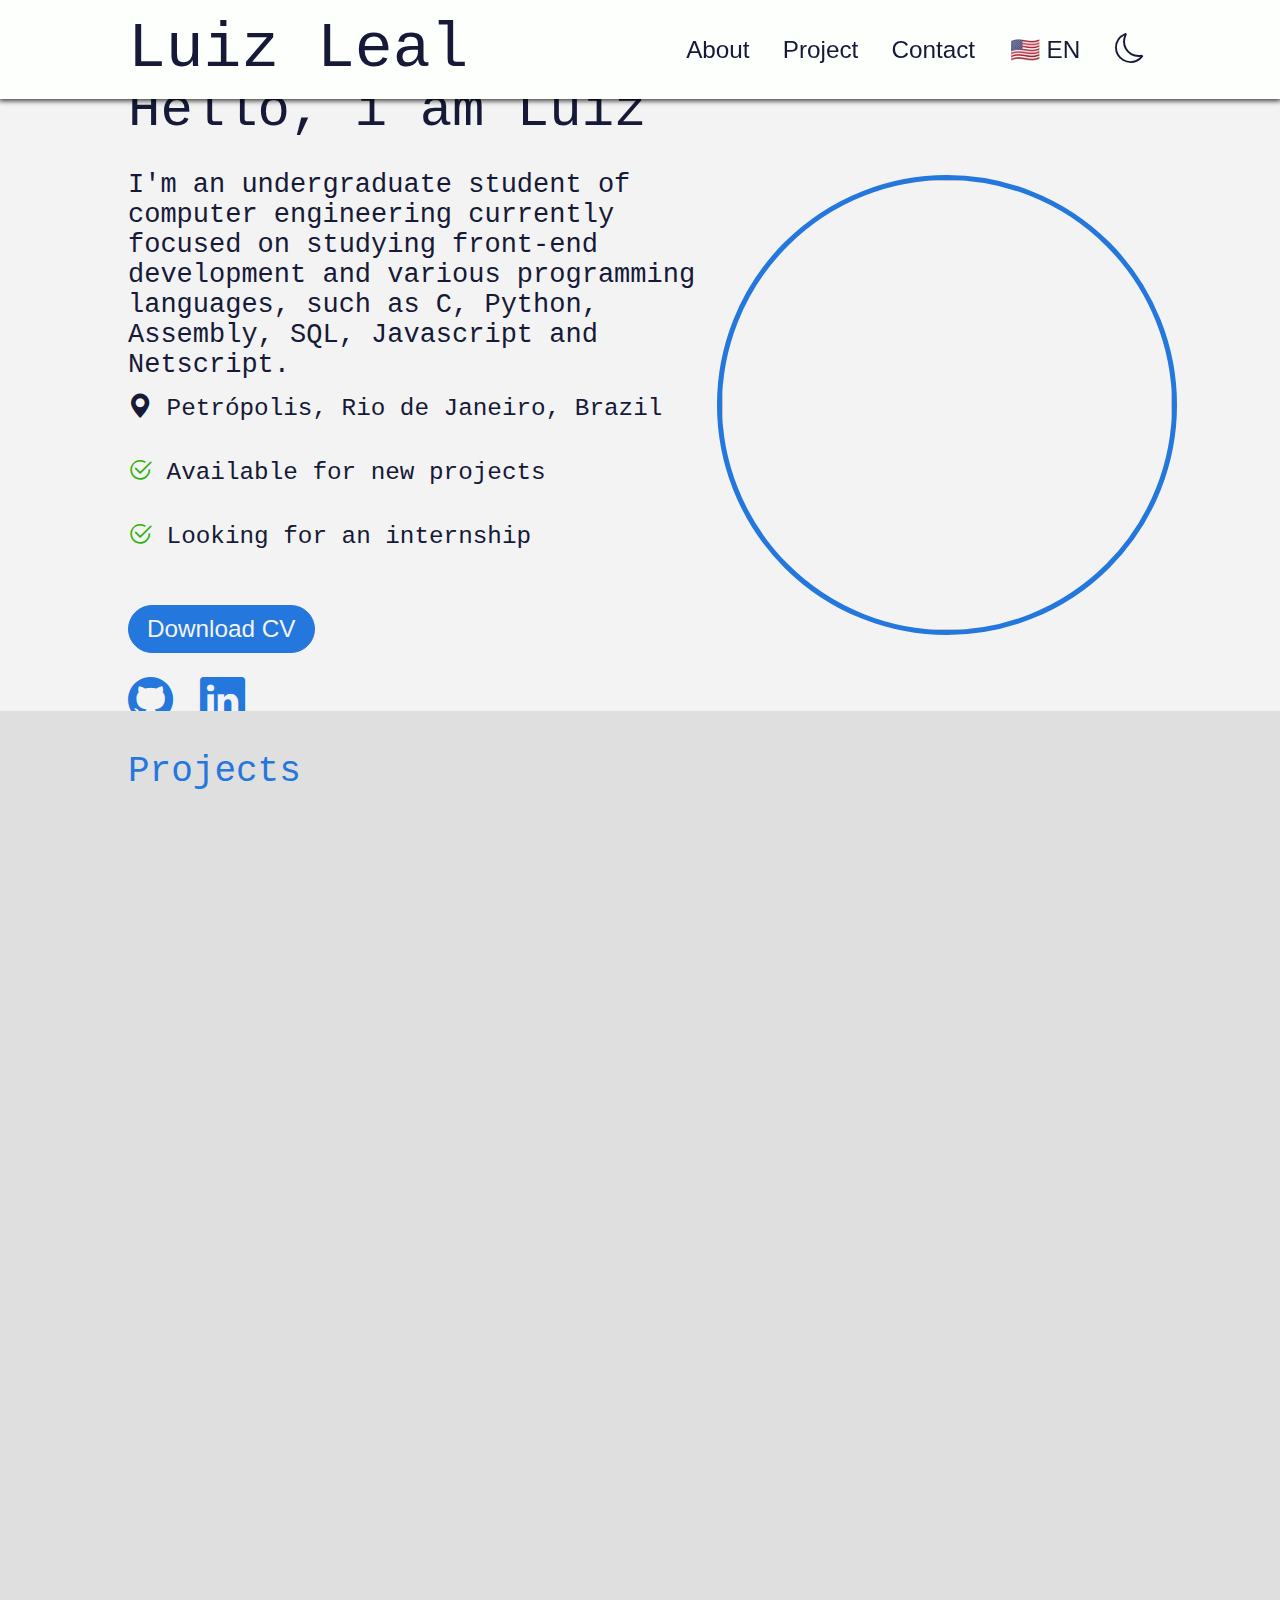
==== index.html @ 8557cdde "Add files via upload" ====
<!DOCTYPE html>
<html lang="en">

<head>

    <meta charset="UTF-8">
    <meta name="viewport" content="width=device-width, initial-scale=1.0">

    <title>Luiz Leal | Portfolio</title>

    <link rel="preconnect" href="https://fonts.googleapis.com">
    <link rel="preconnect" href="https://fonts.gstatic.com" crossorigin>
    <link href="https://fonts.googleapis.com/css2?family=Rubik:ital,wght@0,300..900;1,300..900&family=Ubuntu+Mono:ital,wght@0,400;0,700;1,400;1,700&display=swap" rel="stylesheet">

    <link rel="stylesheet" href="https://cdn.jsdelivr.net/npm/bootstrap-icons@1.11.3/font/bootstrap-icons.min.css">

    <link rel="stylesheet" href="style1.css">
    <link rel="stylesheet" href="style2.css">
    <link rel="stylesheet" href="style3.css">
    <link rel="stylesheet" href="style4.css">

</head>


<body>

    <div id="container-all">

        <!--Header-->
        <div id="container-outer-header">
            <header>

                <span id="header-signature">Luiz Leal</span>
                
                <div id="header-button-row">
                    <button id="button-about"   onclick="scrollJump('container-outer-introduction')">About</button>
                    <button id="button-project" onclick="scrollJump('container-outer-projects')">Project</button>
                    <button id="button-contact" onclick="scrollJump('container-outer-footer')">Contact</button>
                    <button id="button-language">🇺🇸 EN</button>
                    <button id="button-light"><i class="bi bi-moon"></i></button>
                </div>


            </header>
        </div>


        <!--Introduction-->
        <div id="container-outer-introduction">
            <div id="introduction">

                <div id="infobox">

                    <span id="infobox-title">Hello, i am Luiz</span><br>
                    <span id="infobox-description">I'm an undergraduate student of computer engineering currently focused  on studying front-end development and various programming languages, such as C, Python, Assembly, SQL, Javascript and Netscript.</span>

                    <div id="infobox-icon-info">
                        <span><i class="bi bi-geo-alt-fill"></i> Petrópolis, Rio de Janeiro, Brazil</span><br>
                        <span><i class="bi bi-check2-circle"></i> Available for new projects</span><br>
                        <span><i class="bi bi-check2-circle"></i> Looking for an internship</span><br>
                    </div>

                    <button id="button-download-cv">Download CV</button>

                    <div id="infobox-contacts">
                        <a href=""><i class="bi bi-github"></i></a>
                        <a href=""><i class="bi bi-linkedin"></i></a>
                    </div>

                </div>

                <div id="container-portrait">
                    <img src="">
                </div>

            </div>
        </div>


        <!--Projects-->
        <div id="container-outer-projects">

            <span id="projects-title">Projects</span> 

            <div id="projects">

                <button id="button-carrousel-previous" onclick="previousProject()" class="carousel-button"><i class="bi bi-arrow-left"></i></button>

                <div id="carousel-mask">

                    <div id="carrousel-projects">

                        <div class="project">
                            <span class="project-name">Password Generator</span>
                            <img class="project-img" src="images/password-preview.gif">
                            <span class="project-description">Strong password generator with settable parameters, such as which characters will be used and the password size.</span>
                            <div class="project-link-row">
                                <a class="project-button-live-demo" href=""><i class="bi bi-box-arrow-up-right"></i> Live Demo</a>
                                <a class="project-button-view-code" href=""><i class="bi bi-github"></i> View Code</a>
                            </div>
                        </div>
    
                        <div class="project">
                            <span class="project-name">Bouncy Screensaver</span>
                            <img class="project-img" src="images/bouncy-preview.gif">
                            <span class="project-description">Screensaver similar to those used in DVD systems, only using an emoji that changes expressions and color on every bounce. </span>
                            <div class="project-link-row">
                                <a class="project-button-live-demo" href=""><i class="bi bi-box-arrow-up-right"></i> Live Demo</a>
                                <a class="project-button-view-code" href=""><i class="bi bi-github"></i> View Code</a>
                            </div>
                        </div>
    
                        <div class="project">
                            <span class="project-name">RGBA Picker</span>
                            <img class="project-img" src="images/rgba-preview.gif">
                            <span class="project-description">RGB color picker with added opacity selection, usings sliders as input and changing background color as it goes.</span>
                            <div class="project-link-row">
                                <a class="project-button-live-demo" href=""><i class="bi bi-box-arrow-up-right"></i> Live Demo</a>
                                <a class="project-button-view-code" href=""><i class="bi bi-github"></i> View Code</a>
                            </div>
                        </div>
    
                        <div class="project">
                            <span class="project-name">RGBA Picker</span>
                            <img class="project-img" src="images/rgba-preview.gif">
                            <span class="project-description">RGB color picker with added opacity selection, usings sliders as input and changing background color as it goes.</span>
                            <div class="project-link-row">
                                <a class="project-button-live-demo" href=""><i class="bi bi-box-arrow-up-right"></i> Live Demo</a>
                                <a class="project-button-view-code" href=""><i class="bi bi-github"></i> View Code</a>
                            </div>
                        </div>
    
                        <div class="project">
                            <span class="project-name">RGBA Picker</span>
                            <img class="project-img" src="images/rgba-preview.gif">
                            <span class="project-description">RGB color picker with added opacity selection, usings sliders as input and changing background color as it goes.</span>
                            <div class="project-link-row">
                                <a class="project-button-live-demo" href=""><i class="bi bi-box-arrow-up-right"></i> Live Demo</a>
                                <a class="project-button-view-code" href=""><i class="bi bi-github"></i> View Code</a>
                            </div>
                        </div>
    
                        <div class="project">
                            <span class="project-name">RGBA Picker</span>
                            <img class="project-img" src="images/rgba-preview.gif">
                            <span class="project-description">RGB color picker with added opacity selection, usings sliders as input and changing background color as it goes.</span>
                            <div class="project-link-row">
                                <a class="project-button-live-demo" href=""><i class="bi bi-box-arrow-up-right"></i> Live Demo</a>
                                <a class="project-button-view-code" href=""><i class="bi bi-github"></i> View Code</a>
                            </div>
                        </div>
    
                    </div>

                </div>
           
                <button id="button-carrousel-next" onclick="nextProject()" class="carousel-button"><i class="bi bi-arrow-right"></i></button>

            </div>
        </div>



        <!--Footer-->
        <div id="container-outer-footer">
            <footer>

                <span id="footer-call-me"> Get in Touch </span><br>
                <span id="footer-invite">Feel free to reach out to me if <br> you'd like to make contact. </span><br>

                <div id="footer-container-email">
                    <span id="footer-email"><i class="bi bi-envelope"></i> lealrodriguesjob@gmail.com</span>
                    <button id="footer-email-copy"><i class="bi bi-copy"></i></button>
                </div>

                <div id="footer-contacts">
                    <a href=""><i class="bi bi-github"></i></a>
                    <a href=""><i class="bi bi-linkedin"></i></a>
                </div>

                <span id="footer-faux-copyright">2024 | Designed and <a href="">coded</a> by Luiz Leal</span>

            </div>
        </div>

        
    </div>

    <script src="script1.js"></script>

</body>

</html>
---- style1.css ----
:root{
    --background-grey: #dfdfdf;
    --background-light-grey: #f3f3f3;
    --background-white: #fdfffc;
    --text: #161a38;
    --text-blue: #2477dc; 
    --text-hover: #2477dc;
    --text-blue-hover: #f6f6f6;

}

[data-theme="dark"]{
    --background-grey: #0d1029;
    --background-light-grey: #131736;
    --background-white: #293065;
    --text: #f6f6f6;
    --text-blue: #2477dc; 
    --text-hover: #2477dc;
    --text-blue-hover: #f6f6f6;


    --color1: #f6f5f4;
    --color2: #2477dc;
    --color3: #f6f5f4;
}

html, body{
    margin: 0;
    padding: 0;
    width: 100%;
    height: 100%;
    overflow-x: hidden;
    overflow-y: scroll;
    white-space: nowrap;
    color: var(--text);
    font-family: "Ubuntu Mono", monospace;
    background: var(--background-grey);
}

#container-all{
    width: 100%;
    min-width: 480px;
    
    display: flex;
    flex-flow: column nowrap;
    justify-content: flex-start;
    align-items: center;

}


#container-outer-header{
    position: sticky;
    top: 0;
    z-index: 10;
    height: 11vh;
    width: 100%;
    background: var(--background-white);
    -webkit-box-shadow: 0px 2px 10px 1px rgba(0,0,0,0.75);
    -moz-box-shadow: 0px 2px 10px 1px rgba(0,0,0,0.75);
    box-shadow: 0px 1px 5px 0.1vh rgba(0,0,0,0.75);
}

header{
    width: 80%;
    height: 100%;
    margin: 0 auto;
    display: flex;
    flex-flow: row nowrap;
    justify-content: space-between;
    align-items: center;
}

#header-signature{
    font-size: 7vh;
}


#header-button-row{
    display: flex;
    flex-flow: row nowrap;
    justify-content: flex-end;
    align-items: center;
    gap: 5%;
}

#header-button-row > button{
    background: none;
    border: 1px solid transparent;
    cursor: pointer;
    color: var(--text);
    font-size: 2.7vh;
}

#header-button-row > button:nth-child(-n + 3):hover{
    border-bottom: 1px solid var(--text);        
}

#button-light{
    font-size: 3.3vh !important;
}

#button-light .bi-moon{
    display: block;
}

#button-light:hover{
    color: var(--text-hover);
}

#button-language{
    padding: 2%;
    border-radius: 15%;      
}

#button-language:hover{
    border: 1px solid var(--text);
}
---- style2.css ----
#container-outer-introduction{
    width: 100%;
    min-height: 68vh;
    height: 68vh;
    scroll-margin-top: 15vh;
    background: var(--background-light-grey);
}

#introduction{
    display: flex;
    flex-flow: row nowrap;
    justify-content: center;
    align-items: center;

    width: 80%;
    height: 100%;
    margin: 0 auto;
}

#infobox{
    display: flex;
    flex-flow: column nowrap;
    justify-content: center;
    align-items: start;
    gap: 0.6vh;

    white-space: wrap;
    width: 60%;
    height: 100%;
}

#infobox-title{
    font-size: 6vh;
}

#infobox-description{
    font-size: 3vh;
}

#infobox-icon-info{
    display: flex;
    flex-flow: column;
    font-size: 2.7vh;
    gap: 0.5vh;
    margin-top: 1vh;
}

#infobox-icon-info .bi-check2-circle{
    color: #2eb106;
}

#button-download-cv{
    margin: 2vh 0;
    font-size: 2.7vh;
    padding: 1vh 2vh;

    color: var(--background-light-grey);
    background: var(--text-blue);
    border: 1px solid var(--text-blue);

    border-radius: 3em;
    transition: 0.2s;
}

#button-download-cv:hover{
    color: var(--text-blue);
    background: var(--background-light-grey);
}

#infobox-contacts{
    display: flex;
    flex-flow: row nowrap;
    justify-content: center;
    align-items: center;
    font-size: 5vh;
    gap: 3vh;
}

#infobox-contacts .bi-github{
    color: var(--text-blue);
}

#infobox-contacts .bi-linkedin{
    color: var(--text-blue);
}

#container-portrait{
    display: flex;
    flex-flow: column;
    justify-content: center;
    align-items: center;
    width: 40%;
    height: 100%;
}

#container-portrait img{
    width: 50vh;
    height: 50vh;
    border: 5px solid var(--text-blue);
    border-radius: 500%;
    background: var(--background-light-grey);
}
---- style3.css ----
#container-outer-projects{
    position: relative;
    width: 100%;
    min-height: 89vh;
    height: 89vh;
    scroll-margin-top: 11vh;
    background: var(--background-grey);
}

#projects-title{
    position: absolute;
    top: 5%;
    left: 10%;
    width: 100%;
    color: var(--text-blue);
    font-size: 4vh;
}

#projects{
    display: flex;
    flex-flow: row nowrap;
    justify-content: center;
    align-items: center;
    gap: 3vh;

    width: 100%;
    height: 100%;
    bottom: 0;}

#carousel-mask{
    overflow: hidden;
    position: relative;
    width: 100%;
    padding: 0.5em;
}

#carrousel-projects{
    height: 100%;
    width: 100%;
    display: flex;
    transition: transform 0.5s ease-in-out;
    gap: 4vh;

}

.project{
    height: auto;
    min-width: calc(33.333% - 20px);

    display: flex;
    flex-flow: column;
    justify-content: start;
    align-items: start;

    padding: 2vh;
    background: var(--background-light-grey);
    border-radius: 5%;
    white-space: wrap;
    -webkit-box-shadow: 2px 2px 5px 0px rgba(0,0,0,0.75);
    -moz-box-shadow: 2px 2px 5px 0px rgba(0,0,0,0.75);
    box-shadow: 2px 2px 5px 0px rgba(0,0,0,0.75);
}

.project-name{
    font-size: 3.5vh;
    padding: 2vh;
}

.project-img{
    width: 93%;
    object-fit: fill;
    align-self: center;
    background: #000;
    box-shadow: rgba(0, 0, 0, 0.15) 1.95px 1.95px 2.6px;
}

.project-description{
    font-size: 2.5vh;
    overflow: scroll;
    padding: 1vh 1vh 2vh 1vh;
    height: 12vh;
    max-height: 12vh;
}

.project-link-row{
    display: flex;
    flex-flow: row nowrap;
    align-self: flex-start;
    height: auto;
    padding: 1.3vh 3vh;
    font-size: 2.5vh;
    gap: 3vh;
    
}

.project-link-row a{
    text-decoration: none;
    color: var(--text);
    padding: 1.5vh;
    border: 1px solid transparent;
    border-radius: 5em;
    transition: 0.2s;
}

.project-link-row a:hover{
    color: var(--text-blue);
    border: 1px solid var(--text-blue);
}

.carousel-button{
    font-size: 4vh;
    padding: 1%;
    color: var(--text);
    background: none;
    border: none;
    cursor: pointer;
}

.carousel-button.disabled{
    opacity: 0.5;
    cursor: default;
}
---- style4.css ----
#container-outer-footer{
    width: 100%;
    min-height: 59vh;
    background: #0d0f1f;
}

footer{
    display: flex;
    flex-flow: column;
    justify-content: center;
    align-items: center;
    gap: 1vh;

    height: 100%;
    width: 80%;
    margin: 5vh auto;

    color: #cecece;
}

#footer-call-me{
    font-size: 5vh;
    padding: 2.5vh 3vh;
    border: 1px solid #cecece;
    border-radius: 5em;
}

#footer-invite{
    font-size: 3vh;
    text-align: center;
}

#footer-container-email{
    display: flex;
    flex-flow: row nowrap;
    justify-content: center;
    align-items: center;
    gap: 2.5vh;
    margin: 3vh 0 3vh 0;
}

#footer-email{
    font-size: 6vh;
}

#footer-email-copy{
    font-size: 5vh;
    color: #cecece;
    background: none;
    border: none;
}

#footer-email-copy:hover{
    color: #2477dc;
}

#footer-contacts{
    display: flex;
    flex-flow: row nowrap;
    justify-content: center;
    align-items: center;
    gap: 4vh;

    font-size: 7vh;
    margin: 1vh 0;
}

#footer-contacts i{
    text-decoration: none;
    color: #cecece;
}

#footer-contacts .bi-github:hover{
    color: #2477dc;
}

#footer-contacts .bi-linkedin:hover{
    color: #2477dc;
}

#footer-faux-copyright{
    font-size: 3vh;
    margin-top: 2.5vh;
}

#footer-faux-copyright a{
    text-decoration: none;
    color: #2477dc;
    border-bottom: 1px solid transparent;
}

#footer-faux-copyright a:hover{
    text-decoration: none;
    color: #2477dc;
    border-bottom: 1px solid #2477dc;
}
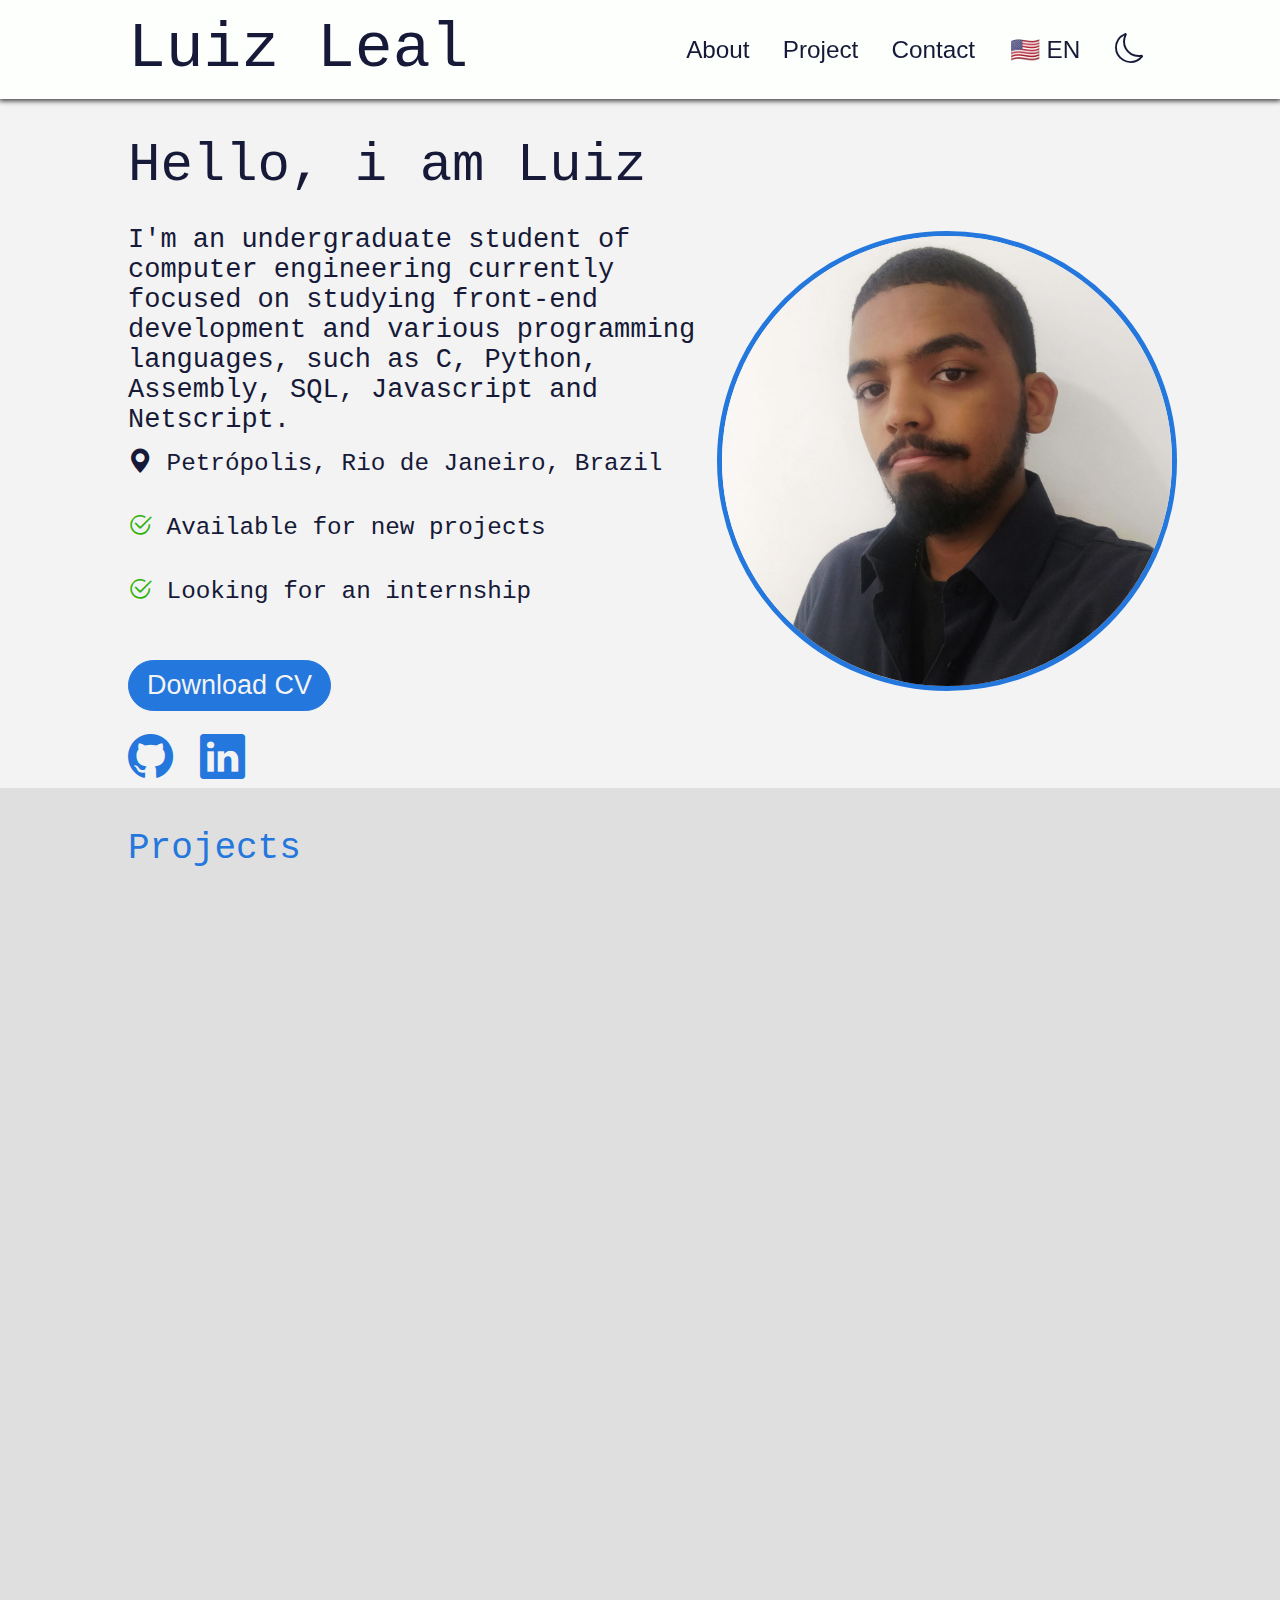
==== commit 4c15330a: "Add files via upload" ====
--- a/index.html
+++ b/index.html
@@ -63,14 +63,14 @@
                     <button id="button-download-cv">Download CV</button>
 
                     <div id="infobox-contacts">
-                        <a href=""><i class="bi bi-github"></i></a>
-                        <a href=""><i class="bi bi-linkedin"></i></a>
+                        <a href="https://github.com/cainhurst87"><i class="bi bi-github"></i></a>
+                        <a href="https://www.linkedin.com/in/luiz-leal-7735ab1b5/"><i class="bi bi-linkedin"></i></a>
                     </div>
 
                 </div>
 
                 <div id="container-portrait">
-                    <img src="">
+                    <img src="images/portrait.jpeg">
                 </div>
 
             </div>
@@ -92,64 +92,36 @@
 
                         <div class="project">
                             <span class="project-name">Password Generator</span>
-                            <img class="project-img" src="images/password-preview.gif">
+                            <img class="project-img" src="images/password-preview.png" data-gif="images/password-preview.gif">
                             <span class="project-description">Strong password generator with settable parameters, such as which characters will be used and the password size.</span>
                             <div class="project-link-row">
-                                <a class="project-button-live-demo" href=""><i class="bi bi-box-arrow-up-right"></i> Live Demo</a>
-                                <a class="project-button-view-code" href=""><i class="bi bi-github"></i> View Code</a>
+                                <a class="project-button-live-demo" href="https://cainhurst87.github.io/Simple-Password-Generation/"><i class="bi bi-box-arrow-up-right"></i> Live Demo</a>
+                                <a class="project-button-view-code" href="https://github.com/cainhurst87/Simple-Password-Generation"><i class="bi bi-github"></i> View Code</a>
                             </div>
                         </div>
     
                         <div class="project">
                             <span class="project-name">Bouncy Screensaver</span>
-                            <img class="project-img" src="images/bouncy-preview.gif">
+                            <img class="project-img" src="images/bouncy-preview.png" data-gif="images/bouncy-preview.gif">
                             <span class="project-description">Screensaver similar to those used in DVD systems, only using an emoji that changes expressions and color on every bounce. </span>
                             <div class="project-link-row">
-                                <a class="project-button-live-demo" href=""><i class="bi bi-box-arrow-up-right"></i> Live Demo</a>
-                                <a class="project-button-view-code" href=""><i class="bi bi-github"></i> View Code</a>
+                                <a class="project-button-live-demo" href="https://cainhurst87.github.io/Bouncy-Screensaver/"><i class="bi bi-box-arrow-up-right"></i> Live Demo</a>
+                                <a class="project-button-view-code" href="https://github.com/cainhurst87/Bouncy-Screensaver"><i class="bi bi-github"></i> View Code</a>
                             </div>
                         </div>
-    
+
                         <div class="project">
                             <span class="project-name">RGBA Picker</span>
-                            <img class="project-img" src="images/rgba-preview.gif">
+                            <img class="project-img" src="images/rgba-preview.png" data-gif="images/rgba-preview.gif">
                             <span class="project-description">RGB color picker with added opacity selection, usings sliders as input and changing background color as it goes.</span>
                             <div class="project-link-row">
                                 <a class="project-button-live-demo" href=""><i class="bi bi-box-arrow-up-right"></i> Live Demo</a>
                                 <a class="project-button-view-code" href=""><i class="bi bi-github"></i> View Code</a>
                             </div>
                         </div>
-    
-                        <div class="project">
-                            <span class="project-name">RGBA Picker</span>
-                            <img class="project-img" src="images/rgba-preview.gif">
-                            <span class="project-description">RGB color picker with added opacity selection, usings sliders as input and changing background color as it goes.</span>
-                            <div class="project-link-row">
-                                <a class="project-button-live-demo" href=""><i class="bi bi-box-arrow-up-right"></i> Live Demo</a>
-                                <a class="project-button-view-code" href=""><i class="bi bi-github"></i> View Code</a>
-                            </div>
-                        </div>
-    
-                        <div class="project">
-                            <span class="project-name">RGBA Picker</span>
-                            <img class="project-img" src="images/rgba-preview.gif">
-                            <span class="project-description">RGB color picker with added opacity selection, usings sliders as input and changing background color as it goes.</span>
-                            <div class="project-link-row">
-                                <a class="project-button-live-demo" href=""><i class="bi bi-box-arrow-up-right"></i> Live Demo</a>
-                                <a class="project-button-view-code" href=""><i class="bi bi-github"></i> View Code</a>
-                            </div>
-                        </div>
-    
-                        <div class="project">
-                            <span class="project-name">RGBA Picker</span>
-                            <img class="project-img" src="images/rgba-preview.gif">
-                            <span class="project-description">RGB color picker with added opacity selection, usings sliders as input and changing background color as it goes.</span>
-                            <div class="project-link-row">
-                                <a class="project-button-live-demo" href=""><i class="bi bi-box-arrow-up-right"></i> Live Demo</a>
-                                <a class="project-button-view-code" href=""><i class="bi bi-github"></i> View Code</a>
-                            </div>
-                        </div>
-    
+
+
+
                     </div>
 
                 </div>
@@ -174,11 +146,11 @@
                 </div>
 
                 <div id="footer-contacts">
-                    <a href=""><i class="bi bi-github"></i></a>
-                    <a href=""><i class="bi bi-linkedin"></i></a>
+                    <a href="https://github.com/cainhurst87"><i class="bi bi-github"></i></a>
+                    <a href="https://www.linkedin.com/in/luiz-leal-7735ab1b5/"><i class="bi bi-linkedin"></i></a>
                 </div>
 
-                <span id="footer-faux-copyright">2024 | Designed and <a href="">coded</a> by Luiz Leal</span>
+                <span id="footer-faux-copyright">2024 | Designed and <a href="https://cainhurst87.github.io/Portfolio/">coded</a> by Luiz Leal</span>
 
             </div>
         </div>
--- a/style1.css
+++ b/style1.css
@@ -40,7 +40,6 @@
 
 #container-all{
     width: 100%;
-    min-width: 480px;
     
     display: flex;
     flex-flow: column nowrap;
@@ -118,3 +117,16 @@
     border: 1px solid var(--text);
 }
 
+
+
+
+
+@media (max-width: 870px){
+
+
+
+
+
+    
+
+}
--- a/style2.css
+++ b/style2.css
@@ -1,8 +1,8 @@
 
 #container-outer-introduction{
     width: 100%;
-    min-height: 68vh;
-    height: 68vh;
+    min-height: 57vh;
+    padding-top: 4vh;
     scroll-margin-top: 15vh;
     background: var(--background-light-grey);
 }
@@ -52,7 +52,7 @@
 
 #button-download-cv{
     margin: 2vh 0;
-    font-size: 2.7vh;
+    font-size: 3vh;
     padding: 1vh 2vh;
 
     color: var(--background-light-grey);
@@ -102,3 +102,63 @@
     background: var(--background-light-grey);
 }
 
+@media (max-width: 870px){
+    #introduction{
+        flex-direction: column;
+        text-align: center;
+        width: 100%;
+    }
+
+    #container-outer-introduction{
+        padding: 5vh 0 3vh 0;
+    }
+
+    #container-portrait{
+        justify-self: center;
+        padding-bottom: 2vh;
+    }
+
+    #infobox{
+        align-items: center;
+        width: 80%;
+    }
+
+    #infobox-title{
+        align-self: center;
+        padding-top: 1vh;
+    }
+
+    #infobox{
+        order: 2;
+    }
+
+    #button-download-cv{
+        font-size: 3.5vh;
+    }
+
+    
+
+
+
+
+}
+
+
+
+
+
+
+
+
+
+
+
+
+
+
+
+
+
+
+
+
--- a/style4.css
+++ b/style4.css
@@ -13,7 +13,7 @@
     gap: 1vh;
 
     height: 100%;
-    width: 80%;
+    width: 100%;
     margin: 5vh auto;
 
     color: #cecece;
@@ -101,5 +101,18 @@
 
 
 
+@media (max-width: 870px){
+    
+    #footer-container-email{
+        width: 100%;
+    }
+
+    #footer-email{
+        font-size: 5vw;
+    }
 
 
+
+
+}
+
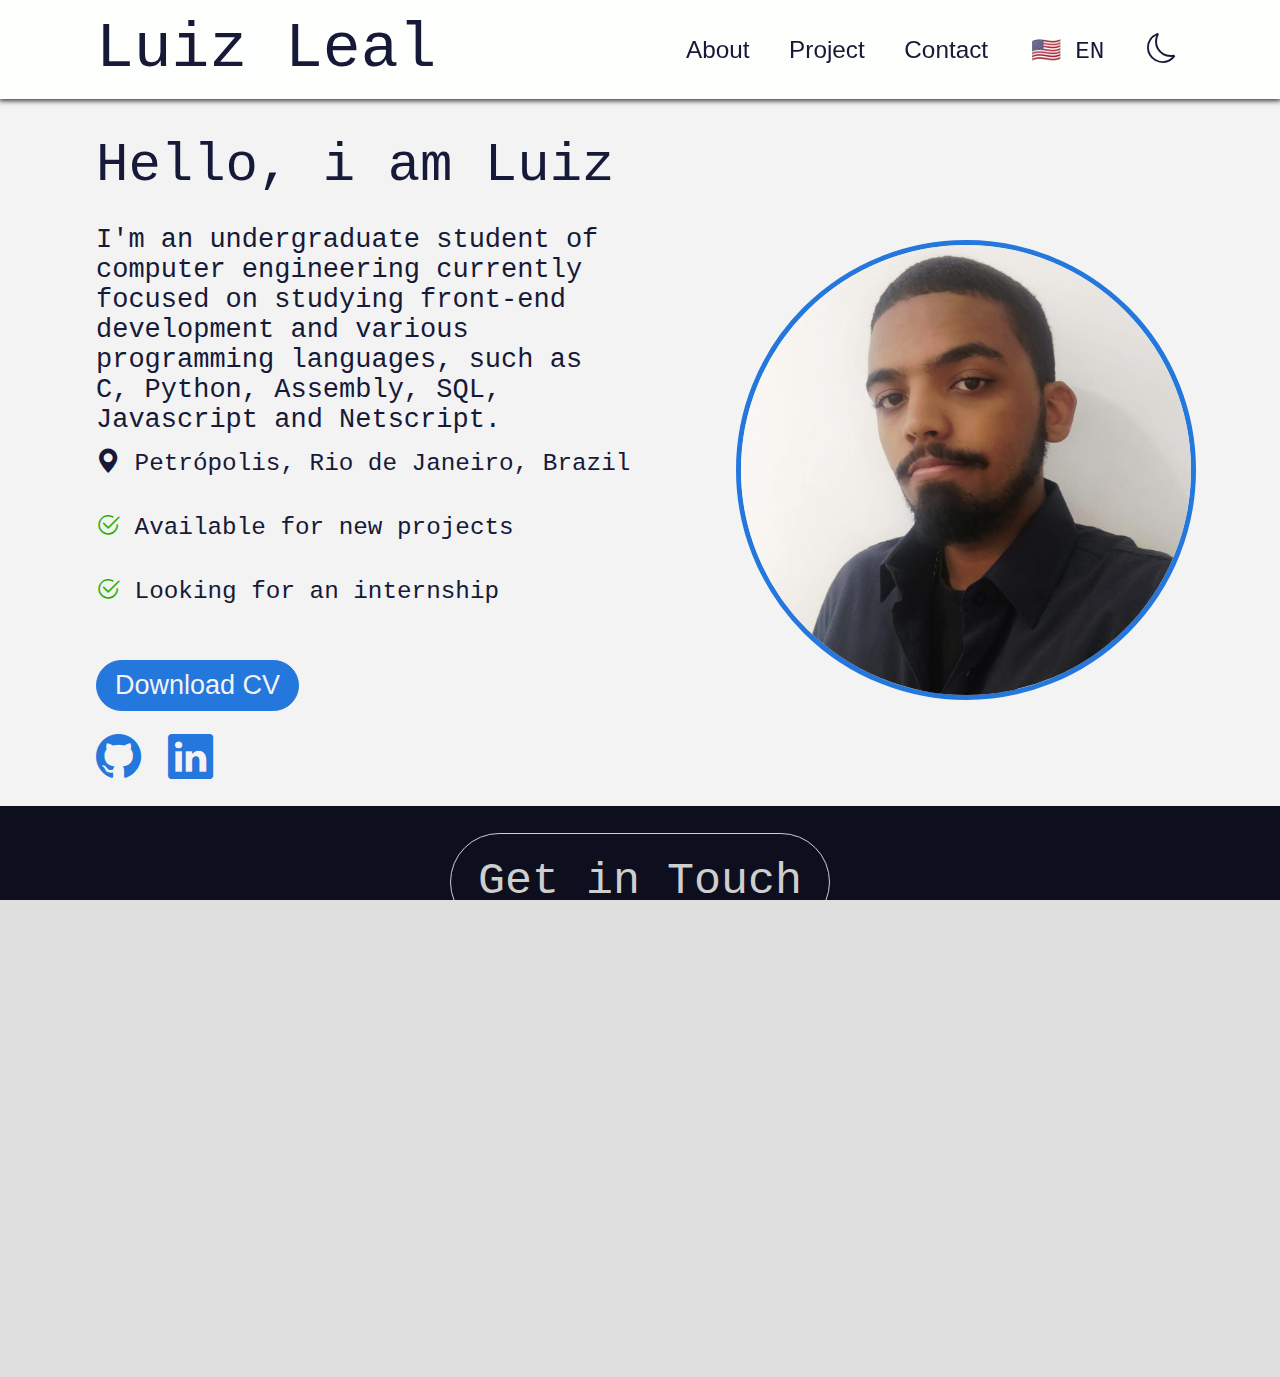
==== commit 1d27f925: "Add files via upload" ====
--- a/index.html
+++ b/index.html
@@ -14,10 +14,10 @@
 
     <link rel="stylesheet" href="https://cdn.jsdelivr.net/npm/bootstrap-icons@1.11.3/font/bootstrap-icons.min.css">
 
-    <link rel="stylesheet" href="style1.css">
-    <link rel="stylesheet" href="style2.css">
-    <link rel="stylesheet" href="style3.css">
-    <link rel="stylesheet" href="style4.css">
+    <link rel="stylesheet" href="header.css">
+    <link rel="stylesheet" href="introduction.css">
+    <link rel="stylesheet" href="projects.css">
+    <link rel="stylesheet" href="footer.css">
 
 </head>
 
@@ -36,10 +36,9 @@
                     <button id="button-about"   onclick="scrollJump('container-outer-introduction')">About</button>
                     <button id="button-project" onclick="scrollJump('container-outer-projects')">Project</button>
                     <button id="button-contact" onclick="scrollJump('container-outer-footer')">Contact</button>
-                    <button id="button-language">🇺🇸 EN</button>
+                    <a href="" id="button-language">🇺🇸 EN</a>
                     <button id="button-light"><i class="bi bi-moon"></i></button>
                 </div>
-
 
             </header>
         </div>
@@ -80,56 +79,12 @@
         <!--Projects-->
         <div id="container-outer-projects">
 
-            <span id="projects-title">Projects</span> 
-
-            <div id="projects">
-
-                <button id="button-carrousel-previous" onclick="previousProject()" class="carousel-button"><i class="bi bi-arrow-left"></i></button>
-
-                <div id="carousel-mask">
-
-                    <div id="carrousel-projects">
-
-                        <div class="project">
-                            <span class="project-name">Password Generator</span>
-                            <img class="project-img" src="images/password-preview.png" data-gif="images/password-preview.gif">
-                            <span class="project-description">Strong password generator with settable parameters, such as which characters will be used and the password size.</span>
-                            <div class="project-link-row">
-                                <a class="project-button-live-demo" href="https://cainhurst87.github.io/Simple-Password-Generation/"><i class="bi bi-box-arrow-up-right"></i> Live Demo</a>
-                                <a class="project-button-view-code" href="https://github.com/cainhurst87/Simple-Password-Generation"><i class="bi bi-github"></i> View Code</a>
-                            </div>
-                        </div>
-    
-                        <div class="project">
-                            <span class="project-name">Bouncy Screensaver</span>
-                            <img class="project-img" src="images/bouncy-preview.png" data-gif="images/bouncy-preview.gif">
-                            <span class="project-description">Screensaver similar to those used in DVD systems, only using an emoji that changes expressions and color on every bounce. </span>
-                            <div class="project-link-row">
-                                <a class="project-button-live-demo" href="https://cainhurst87.github.io/Bouncy-Screensaver/"><i class="bi bi-box-arrow-up-right"></i> Live Demo</a>
-                                <a class="project-button-view-code" href="https://github.com/cainhurst87/Bouncy-Screensaver"><i class="bi bi-github"></i> View Code</a>
-                            </div>
-                        </div>
-
-                        <div class="project">
-                            <span class="project-name">RGBA Picker</span>
-                            <img class="project-img" src="images/rgba-preview.png" data-gif="images/rgba-preview.gif">
-                            <span class="project-description">RGB color picker with added opacity selection, usings sliders as input and changing background color as it goes.</span>
-                            <div class="project-link-row">
-                                <a class="project-button-live-demo" href=""><i class="bi bi-box-arrow-up-right"></i> Live Demo</a>
-                                <a class="project-button-view-code" href=""><i class="bi bi-github"></i> View Code</a>
-                            </div>
-                        </div>
 
 
 
-                    </div>
+        </div>
 
-                </div>
-           
-                <button id="button-carrousel-next" onclick="nextProject()" class="carousel-button"><i class="bi bi-arrow-right"></i></button>
 
-            </div>
-        </div>
 
 
 
@@ -141,7 +96,8 @@
                 <span id="footer-invite">Feel free to reach out to me if <br> you'd like to make contact. </span><br>
 
                 <div id="footer-container-email">
-                    <span id="footer-email"><i class="bi bi-envelope"></i> lealrodriguesjob@gmail.com</span>
+                    <span id="footer-email"><i class="bi bi-envelope"></i></span>
+                    <span id="footer-email-text">lealrodriguesjob@gmail.com</span>
                     <button id="footer-email-copy"><i class="bi bi-copy"></i></button>
                 </div>
 
@@ -159,6 +115,7 @@
     </div>
 
     <script src="script1.js"></script>
+    <script src="carousel.js"></script>
 
 </body>
 
--- a/header.css
+++ b/header.css
@@ -0,0 +1,150 @@
+
+:root{
+    --background-grey: #dfdfdf;
+    --background-light-grey: #f3f3f3;
+    --background-white: #fdfffc;
+    --text: #161a38;
+    --text-blue: #2477dc; 
+    --text-hover: #2477dc;
+    --text-blue-hover: #f6f6f6;
+
+    --project-text: #161a38;
+    --project-background: #131736;
+
+}
+
+[data-theme="dark"]{
+    --background-grey: #0d1029;
+    --background-light-grey: #131736;
+    --background-white: #293065;
+    --text: #f6f6f6;
+    --text-blue: #2477dc; 
+    --text-hover: #2477dc;
+    --text-blue-hover: #f6f6f6;
+
+    --project-text: #161a38;
+    --project-background: #131736;
+
+
+}
+
+html, body{
+    margin: 0;
+    padding: 0;
+    width: 100%;
+    height: 100%;
+    overflow-x: hidden;
+    overflow-y: scroll;
+    font-size: 100%;
+    white-space: nowrap;
+    color: var(--text);
+    font-family: "Ubuntu Mono", monospace;
+    background: var(--background-grey);
+}
+
+#container-all{
+    width: 100%;
+    
+    display: flex;
+    flex-flow: column nowrap;
+    justify-content: flex-start;
+    align-items: center;
+
+}
+
+#container-outer-header{
+    position: sticky;
+    top: 0;
+    z-index: 10;
+    height: 11vh;
+    width: 100%;
+    background: var(--background-white);
+    -webkit-box-shadow: 0px 2px 10px 1px rgba(0,0,0,0.75);
+    -moz-box-shadow: 0px 2px 10px 1px rgba(0,0,0,0.75);
+    box-shadow: 0px 1px 5px 0.1vh rgba(0,0,0,0.75);
+}
+
+header{
+    width: 85%;
+    height: 100%;
+    margin: 0 auto;
+    display: flex;
+    flex-flow: row nowrap;
+    justify-content: space-between;
+    align-items: center;
+}
+
+#header-signature{
+    font-size: 7vh;
+}
+
+
+#header-button-row{
+    display: flex;
+    flex-flow: row nowrap;
+    justify-content: flex-end;
+    align-items: center;
+    gap: 2vw;
+}
+
+#header-button-row > button, #header-button-row > a{
+    background: none;
+    border: 1px solid transparent;
+    cursor: pointer;
+    color: var(--text);
+    font-size: 2.7vh;
+}
+
+#header-button-row > button:nth-child(-n + 3):hover{
+    border-bottom: 1px solid var(--text);        
+}
+
+#button-light{
+    font-size: 3.3vh !important;
+}
+
+#button-light .bi-moon{
+    display: block;
+}
+
+#button-light:hover{
+    color: var(--text-hover);
+}
+
+#button-language{
+    text-decoration: none;
+    padding: 1vh;
+    border-radius: 15%;      
+}
+
+#button-language:hover{
+    border: 1px solid var(--text);
+}
+
+
+@media (orientation: portrait){
+
+    header{
+        width: 90%;
+    }
+
+    #header-button-row{
+        gap: 5vw;
+    }
+
+    #header-button-row button:nth-child(-n + 3){
+        display: none;
+    }
+
+    #header-signature{
+        font-size: 10vw;
+    }
+
+}
+
+
+@media (orientation: landscape){
+
+
+
+}--- a/introduction.css
+++ b/introduction.css
@@ -0,0 +1,171 @@
+
+#container-outer-introduction{
+    width: 100%;
+    min-height: 57vh;
+    padding-top: 4vh;
+    scroll-margin-top: 15vh;
+    background: var(--background-light-grey);
+}
+
+#introduction{
+    display: flex;
+    flex-flow: row nowrap;
+    justify-content: center;
+    align-items: center;
+
+    width: 85%;
+    height: 100%;
+    margin: 0 auto;
+}
+
+#infobox{
+    display: flex;
+    flex-flow: column nowrap;
+    justify-content: center;
+    align-items: start;
+    gap: 0.6vh;
+
+    white-space: wrap;
+    width: 60%;
+    height: 100%;
+}
+
+#infobox-title{
+    font-size: 6vh;
+}
+
+#infobox-description{
+    text-align: start;
+    font-size: 3vh;
+    width: 80%;
+}
+
+#infobox-icon-info{
+    display: flex;
+    flex-flow: column;
+    font-size: 2.7vh;
+    gap: 0.5vh;
+    margin-top: 1vh;
+}
+
+#infobox-icon-info .bi-check2-circle{
+    color: #2eb106;
+}
+
+#button-download-cv{
+    margin: 2vh 0;
+    font-size: 3vh;
+    padding: 1vh 2vh;
+
+    color: var(--background-light-grey);
+    background: var(--text-blue);
+    border: 1px solid var(--text-blue);
+
+    border-radius: 3em;
+    transition: 0.2s;
+}
+
+#button-download-cv:hover{
+    color: var(--text-blue);
+    background: var(--background-light-grey);
+}
+
+#infobox-contacts{
+    display: flex;
+    flex-flow: row nowrap;
+    justify-content: center;
+    align-items: center;
+    margin-bottom: 2vh;
+    font-size: 5vh;
+    gap: 3vh;
+}
+
+#infobox-contacts .bi-github{
+    color: var(--text-blue);
+}
+
+#infobox-contacts .bi-linkedin{
+    color: var(--text-blue);
+}
+
+#container-portrait{
+    display: flex;
+    flex-flow: column;
+    justify-content: center;
+    align-items: center;
+    width: 40%;
+    height: auto;
+}
+
+#container-portrait img{
+    width: 50vh;
+    height: auto;
+    border: 5px solid var(--text-blue);
+    border-radius: 500%;
+    background: var(--background-light-grey);
+}
+
+
+@media (orientation: portrait){
+    
+    #introduction{
+        flex-direction: column;
+        text-align: center;
+        width: 100%;
+    }
+
+    #infobox{
+        order: 2;
+    }
+
+    #container-outer-introduction{
+        padding: 5vh 0 3vh 0;
+    }
+
+    #container-portrait{
+        justify-self: center;
+        width: 40vw;
+        padding-bottom: 0.5vh;
+    }
+
+    #container-portrait img{
+        width: 90%;
+        height: auto;
+        max-width: 80vh;
+    }
+
+    #infobox{
+        align-items: center;
+        width: 80%;
+    }
+
+    #infobox-title{
+        align-self: center;
+        padding-top: 1vh;
+    }
+
+    #infobox-description{
+        width: 90%;
+        text-align: center;
+    }
+
+    #button-download-cv{
+        font-size: 3.5vh;
+    }
+
+}
+
+
+
+
+
+
+
+
+
+
+
+
+
+
+
--- a/footer.css
+++ b/footer.css
@@ -0,0 +1,122 @@
+
+#container-outer-footer{
+    width: 100%;
+    min-height: 40vh;
+    background: #0d0f1f;
+}
+
+footer{
+    display: flex;
+    flex-flow: column;
+    justify-content: center;
+    align-items: center;
+    gap: 1vh;
+
+    height: auto;
+    width: 100%;
+    margin: 3vh auto;
+
+    color: #cecece;
+}
+
+#footer-call-me{
+    font-size: 5vh;
+    padding: 2.5vh 3vh;
+    border: 1px solid #cecece;
+    border-radius: 5em;
+}
+
+#footer-invite{
+    font-size: 3vh;
+    text-align: center;
+}
+
+#footer-container-email{
+    margin: 2vh 0;
+}
+
+#footer-email, #footer-email-text, #footer-email-copy{
+    color: #cecece;
+    font-size: 3.5vw;    
+    background: none;
+    border: none;
+}
+
+#footer-email-copy:hover{
+    color: #2477dc;
+}
+
+#footer-contacts{
+    display: flex;
+    flex-flow: row nowrap;
+    justify-content: center;
+    align-items: center;
+    margin-bottom: 2vh;
+    gap: 4vh;
+
+    font-size: 6vw;
+}
+
+#footer-contacts i{
+    text-decoration: none;
+    color: #cecece;
+}
+
+#footer-contacts .bi-github:hover{
+    color: #2477dc;
+}
+
+#footer-contacts .bi-linkedin:hover{
+    color: #2477dc;
+}
+
+#footer-faux-copyright{
+    font-size: 3vh;
+    margin-bottom: 2vh;
+}
+
+#footer-faux-copyright a{
+    text-decoration: none;
+    color: #2477dc;
+    border-bottom: 1px solid transparent;
+}
+
+#footer-faux-copyright a:hover{
+    text-decoration: none;
+    color: #2477dc;
+    border-bottom: 1px solid #2477dc;
+}
+
+@media (max-width: 1000px){
+
+    
+
+}
+
+@media (max-width: 768px){
+
+    #footer-email, #footer-invite{
+        font-size: 5vw;
+    }
+
+    #footer-container-email{
+        margin: 1vh 0 2vh 0;        
+    }
+
+    #footer-email, #footer-email-text, #footer-call-me, #footer-email-copy{
+        font-size: 5vw;
+    }
+
+    #footer-contacts{
+        font-size: 6vh;
+    }
+
+    #footer-faux-copyright{
+        font-size: 4vw;
+        margin-bottom: 0.5vh;
+    }
+
+}
+
+
+
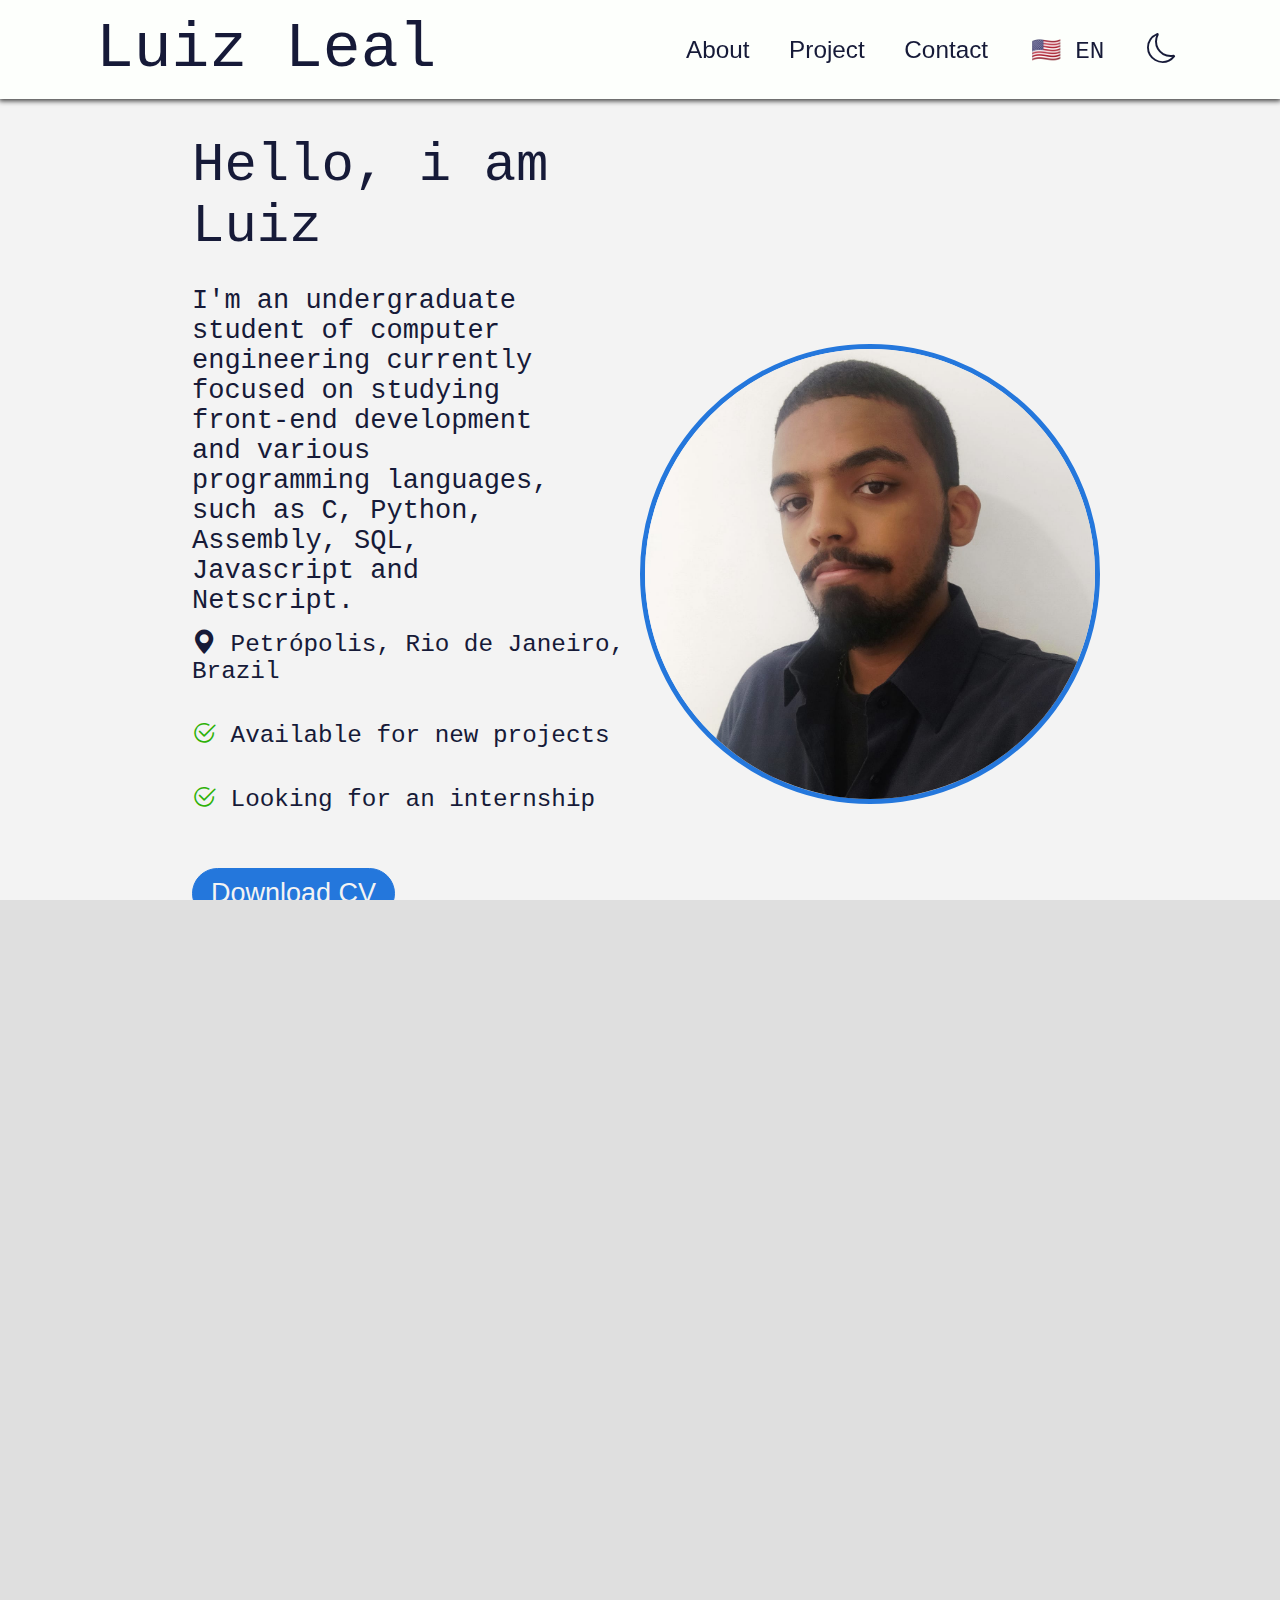
==== commit 740af630: "Add files via upload" ====
--- a/index.html
+++ b/index.html
@@ -79,14 +79,99 @@
         <!--Projects-->
         <div id="container-outer-projects">
 
-
-
-
-        </div>
-
-
-
-
+            <div id="project-title">
+                <span>Projects</span>
+            </div>
+
+            <div class="projects">
+
+                <div class="project">
+
+                    <div class="project-name">
+                        <span>Password Generator</span>
+                    </div>
+
+                    <div class="img-container">
+                        <img src="images/password-preview.png" data-gif="images/password-preview.gif">
+                    </div>
+
+                    <div class="project-link-row">
+                        <a href="https://cainhurst87.github.io/Simple-Password-Generation/"><i class="bi bi-box-arrow-up-right"></i> Live Demo</a>
+                        <a href="https://github.com/cainhurst87/Simple-Password-Generation?tab=readme-ov-file"><i class="bi bi-github"></i> View Code</a>
+                    </div>
+
+                </div>
+    
+                <div class="project">
+
+                    <div class="project-name">
+                        <span>RGBA Color Picker</span>
+                    </div>
+
+                    <div class="img-container">
+                        <img src="images/rgba-preview.png" data-gif="images/rgba-preview.gif">
+                    </div>
+
+                    <div class="project-link-row">
+                        <a href="https://cainhurst87.github.io/RGBA-Color-Picker/"><i class="bi bi-box-arrow-up-right"></i> Live Demo</a>
+                        <a href="https://github.com/cainhurst87/RGBA-Color-Picker"><i class="bi bi-github"></i> View Code</a>
+                    </div>
+
+                </div>
+
+                <div class="project">
+
+                    <div class="project-name">
+                        <span>Music Player Showcase</span>
+                    </div>
+
+                    <div class="img-container">
+                        <img src="images/music-player-preview.png">
+                    </div>
+
+                    <div class="project-link-row">
+                        <a href="https://cainhurst87.github.io/Music-Player-Showcase/"><i class="bi bi-box-arrow-up-right"></i> Live Demo</a>
+                        <a href="https://github.com/cainhurst87/Music-Player-Showcase"><i class="bi bi-github"></i> View Code</a>
+                    </div>
+
+                </div>
+
+                <div class="project">
+
+                    <div class="project-name">
+                        <span>Breakout / Arkanoid</span>
+                    </div>
+
+                    <div class="img-container">
+                        <img src="images/breakout-preview.png">
+                    </div>
+
+                    <div class="project-link-row">
+                        <a href="https://github.com/cainhurst87/Arquitetura_breakout"><i class="bi bi-github"></i> View Code</a>
+                    </div>
+
+                </div>
+
+                <div class="project">
+
+                    <div class="project-name">
+                        <span>Bouncy Screensaver</span>
+                    </div>
+
+                    <div class="img-container">
+                        <img src="images/bouncy-preview.png">
+                    </div>
+
+                    <div class="project-link-row">
+                        <a href="https://cainhurst87.github.io/Bouncy-Screensaver/"><i class="bi bi-box-arrow-up-right"></i> Live Demo</a>
+                        <a href="https://github.com/cainhurst87/Bouncy-Screensaver"><i class="bi bi-github"></i> View Code</a>
+                    </div>
+
+                </div>
+      
+            </div>
+
+        </div>
 
         <!--Footer-->
         <div id="container-outer-footer">
@@ -106,7 +191,7 @@
                     <a href="https://www.linkedin.com/in/luiz-leal-7735ab1b5/"><i class="bi bi-linkedin"></i></a>
                 </div>
 
-                <span id="footer-faux-copyright">2024 | Designed and <a href="https://cainhurst87.github.io/Portfolio/">coded</a> by Luiz Leal</span>
+                <span id="footer-faux-copyright">2024 | Designed and <a href="https://github.com/cainhurst87/Portfolio">coded</a> by Luiz Leal</span>
 
             </div>
         </div>
@@ -115,7 +200,6 @@
     </div>
 
     <script src="script1.js"></script>
-    <script src="carousel.js"></script>
 
 </body>
 
--- a/header.css
+++ b/header.css
@@ -8,7 +8,7 @@
     --text-hover: #2477dc;
     --text-blue-hover: #f6f6f6;
 
-    --project-text: #161a38;
+    --project-text: #f6f6f6;
     --project-background: #131736;
 
 }
@@ -22,7 +22,7 @@
     --text-hover: #2477dc;
     --text-blue-hover: #f6f6f6;
 
-    --project-text: #161a38;
+    --project-text: #f6f6f6;
     --project-background: #131736;
 
 
@@ -124,6 +124,10 @@
 
 @media (orientation: portrait){
 
+    #container-outer-header{
+        height: 8vh;
+    }
+
     header{
         width: 90%;
     }
@@ -137,14 +141,7 @@
     }
 
     #header-signature{
-        font-size: 10vw;
+        font-size: 5vh;
     }
 
 }
-
-
-@media (orientation: landscape){
-
-
-
-}--- a/introduction.css
+++ b/introduction.css
@@ -10,10 +10,10 @@
 #introduction{
     display: flex;
     flex-flow: row nowrap;
-    justify-content: center;
+    justify-content: space-between;
     align-items: center;
 
-    width: 85%;
+    width: 70%;
     height: 100%;
     margin: 0 auto;
 }
@@ -26,7 +26,8 @@
     gap: 0.6vh;
 
     white-space: wrap;
-    width: 60%;
+    width: 50%;
+    min-width: 50%;
     height: 100%;
 }
 
@@ -93,8 +94,8 @@
     flex-flow: column;
     justify-content: center;
     align-items: center;
-    width: 40%;
-    height: auto;
+    width: auto;
+    height: 100%;
 }
 
 #container-portrait img{
@@ -106,7 +107,7 @@
 }
 
 
-@media (orientation: portrait){
+@media (max-width: 708px){
     
     #introduction{
         flex-direction: column;
@@ -169,3 +170,4 @@
 
 
 
+
--- a/projects.css
+++ b/projects.css
@@ -0,0 +1,158 @@
+
+#container-outer-projects{
+    width: 100%;
+    height: auto;
+    margin: 1vh 0 2vh 0;
+    scroll-margin-top: 11vh;
+
+    background: var(--background-grey);
+}
+
+#project-title{
+    min-width: 3vh;
+    width: 90%;
+    padding: 1vh 0;
+    margin: 0 auto;
+    
+}
+
+#project-title span{
+    font-size: 2.5em;
+    color: var(--text-blue);
+}
+
+
+.projects{
+    display: flex;
+    flex-flow: row wrap;
+    justify-content: center;
+    align-items: center;
+
+    width: 90%;
+    height: auto;
+    margin: 0 auto;
+}
+
+
+.project{
+    flex: 1 1 30%;
+    height: auto;
+    margin: 1vh;
+    box-sizing: border-box;
+    background: var(--project-background);
+    border: 10px solid var(--project-background);
+    border-radius: 1em;
+}
+
+.img-container{
+    position: relative;
+    width: 100%;
+    padding-bottom: 75%; /* 4:3 Aspect Ratio */
+    overflow: hidden;
+}
+
+.img-container img{
+    position: absolute;
+    top: 0;
+    left: 0;
+    width: 100%;
+    height: 100%;
+    object-fit: fill;
+}
+
+.project-name{
+    display: flex;
+    flex-flow: row nowrap;
+    justify-content: center;
+    align-items: center;
+
+    width: 100%;
+    height: auto;
+    margin: 2vh 0;
+}
+
+.project-name span{
+    font-size: 150%;
+    text-align: center;
+    color: var(--project-text);
+}
+
+.project-link-row{
+    height: auto;
+    display: flex;
+    flex-flow: row nowrap;
+    justify-content: center;
+    align-items: center;
+    gap: 1vh;
+    margin: 2vh 0;
+}
+
+.project-link-row a{
+    font-size: 2em;
+    text-decoration: none;
+    color: var(--project-text);
+    padding: 3%;
+    margin: 1vh 0;
+    border: 1px solid transparent;
+    border-radius: 3em;
+}
+
+.project-link-row a:hover{
+    color: var(--text-blue);
+    border: 1px solid var(--text-blue);
+}
+
+
+
+
+@media (max-width: 3000px){
+
+    .project{
+        flex: 1 1 25%;
+    }
+
+    .project-link-row a{
+        font-size: 8em;
+    }
+
+}
+
+@media (orientation: landscape){
+
+    .project-name{
+        font-size: 0.8em;
+    }
+
+    .project-link-row a{
+        font-size: 1.2em;
+    }
+
+}
+
+@media (orientation: portrait){
+
+    .project{
+        flex: 1 1 50%;
+    }
+
+    .project-link-row a{
+        font-size: 1.7em;
+    }
+
+}
+
+@media (max-width: 500px){
+
+    .project{
+        flex: 1 1 90%;
+    }
+
+    .project-link-row a{
+        font-size: 1.2em;
+    }
+
+}
+
+
+
+
--- a/footer.css
+++ b/footer.css
@@ -87,36 +87,67 @@
     border-bottom: 1px solid #2477dc;
 }
 
-@media (max-width: 1000px){
+@media (orientation: portrait) and (hover: none) and (pointer: coarse){
 
-    
+    #footer-call-me{
+        font-size: 8vw;
+        padding: 2vh 2.5vh;
+    }
+
+    #footer-invite{
+        font-size: 5vw;
+    }
+
+    #footer-email, #footer-email-text, #footer-email-copy{
+        font-size: 5.5vw;
+    }
+
+    #footer-contacts{
+        font-size: 15vw;
+    }
+
+    #footer-faux-copyright{
+        font-size: 5vw;
+    }
+
 
 }
 
-@media (max-width: 768px){
+@media (orientation: landscape) and (hover: none) and (pointer: coarse){
 
-    #footer-email, #footer-invite{
-        font-size: 5vw;
+    footer{
+        min-height: 40vh;
     }
 
-    #footer-container-email{
-        margin: 1vh 0 2vh 0;        
+    #footer-call-me{
+        font-size: 3vw;
+        padding: 2vh 2.5vh;
     }
 
-    #footer-email, #footer-email-text, #footer-call-me, #footer-email-copy{
-        font-size: 5vw;
+    #footer-invite{
+        font-size: 3vw;
+    }
+
+    #footer-email, #footer-email-text, #footer-email-copy{
+        font-size: 4.5vw;
+        margin: 0.5em 0;
     }
 
     #footer-contacts{
-        font-size: 6vh;
+        font-size: 10vw;
+        gap: 0.3em;
+        margin-bottom: 0.3em;
     }
 
     #footer-faux-copyright{
-        font-size: 4vw;
-        margin-bottom: 0.5vh;
+        font-size: 2vw;
     }
 
 }
 
 
 
+
+
+
+
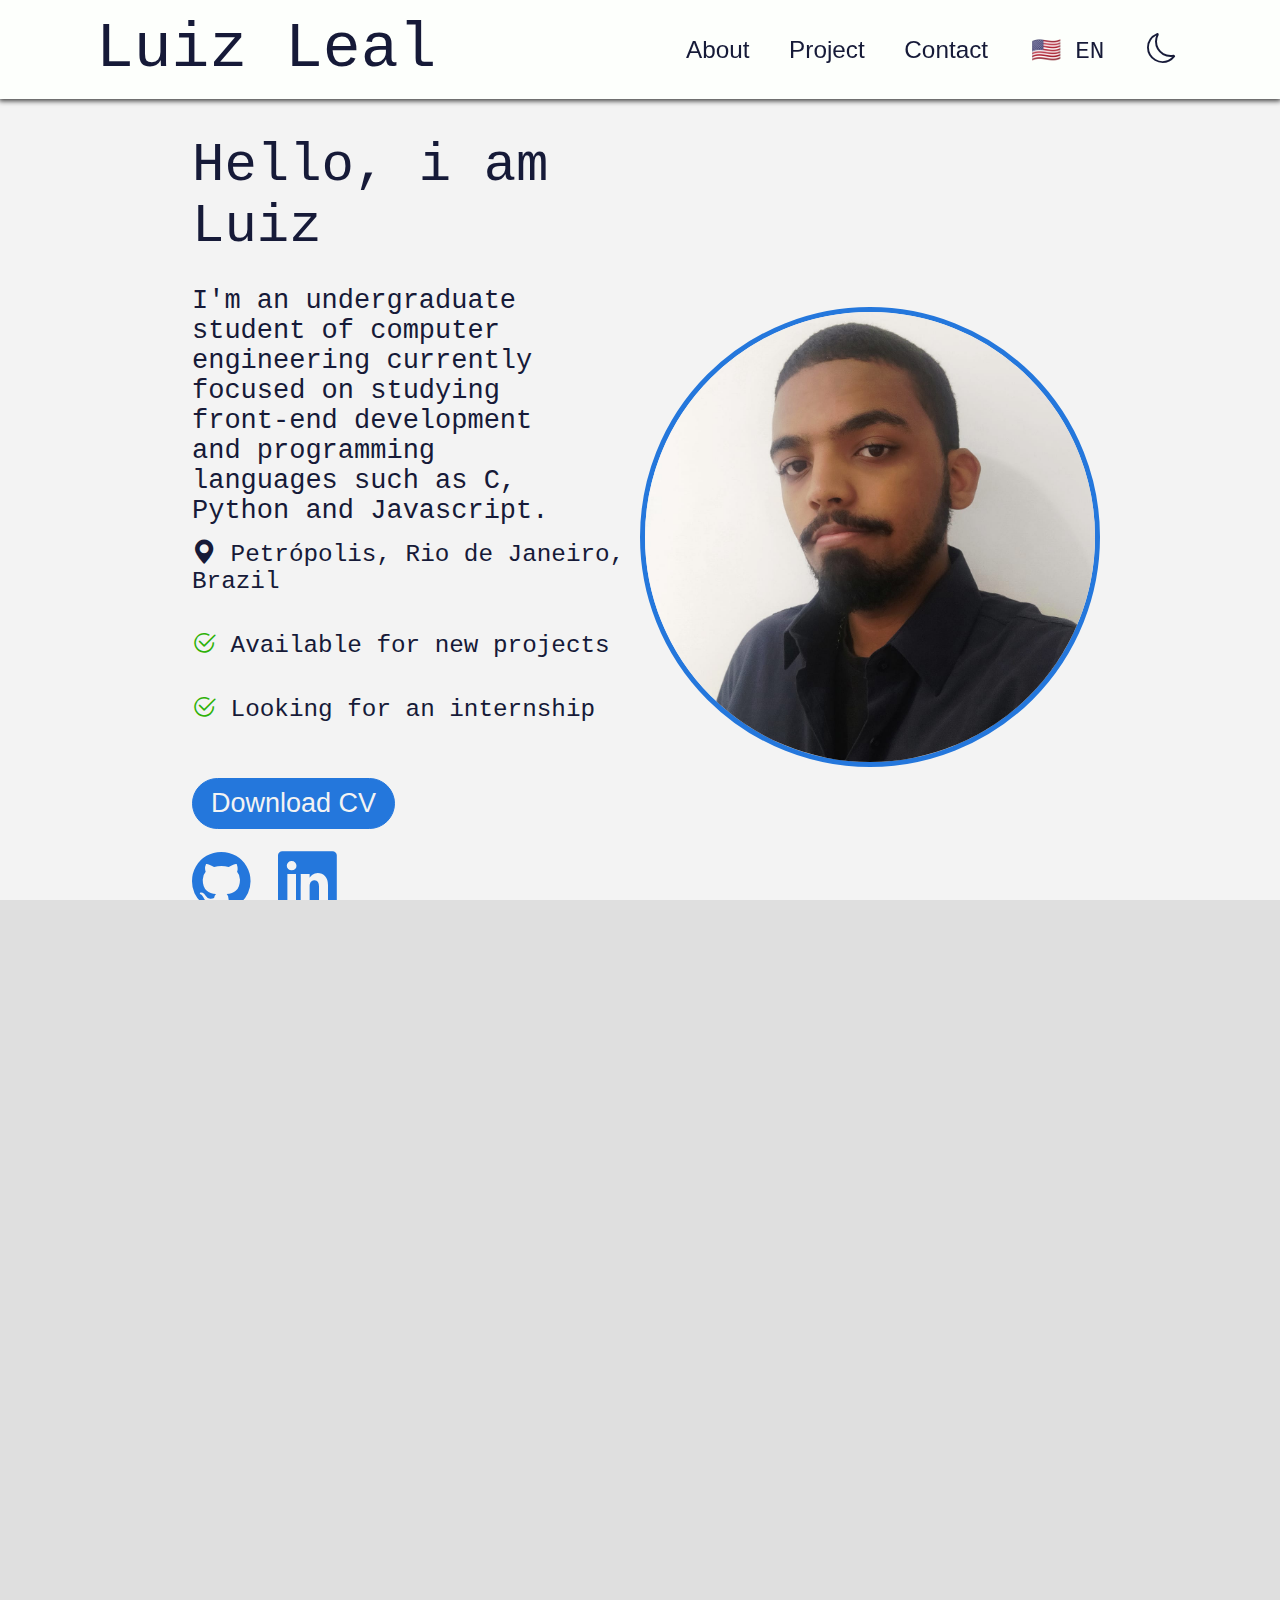
==== commit d9ae548e: "Add files via upload" ====
--- a/index.html
+++ b/index.html
@@ -6,7 +6,7 @@
     <meta charset="UTF-8">
     <meta name="viewport" content="width=device-width, initial-scale=1.0">
 
-    <title>Luiz Leal | Portfolio</title>
+    <title>Luiz Leal | Portfolio | EN</title>
 
     <link rel="preconnect" href="https://fonts.googleapis.com">
     <link rel="preconnect" href="https://fonts.gstatic.com" crossorigin>
@@ -36,7 +36,7 @@
                     <button id="button-about"   onclick="scrollJump('container-outer-introduction')">About</button>
                     <button id="button-project" onclick="scrollJump('container-outer-projects')">Project</button>
                     <button id="button-contact" onclick="scrollJump('container-outer-footer')">Contact</button>
-                    <a href="" id="button-language">🇺🇸 EN</a>
+                    <a href="index-br.html" id="button-language">🇺🇸 EN</a>
                     <button id="button-light"><i class="bi bi-moon"></i></button>
                 </div>
 
@@ -51,7 +51,7 @@
                 <div id="infobox">
 
                     <span id="infobox-title">Hello, i am Luiz</span><br>
-                    <span id="infobox-description">I'm an undergraduate student of computer engineering currently focused  on studying front-end development and various programming languages, such as C, Python, Assembly, SQL, Javascript and Netscript.</span>
+                    <span id="infobox-description">I'm an undergraduate student of computer engineering currently focused on studying front-end development and programming languages such as C, Python and Javascript.</span>
 
                     <div id="infobox-icon-info">
                         <span><i class="bi bi-geo-alt-fill"></i> Petrópolis, Rio de Janeiro, Brazil</span><br>
@@ -115,23 +115,6 @@
                     <div class="project-link-row">
                         <a href="https://cainhurst87.github.io/RGBA-Color-Picker/"><i class="bi bi-box-arrow-up-right"></i> Live Demo</a>
                         <a href="https://github.com/cainhurst87/RGBA-Color-Picker"><i class="bi bi-github"></i> View Code</a>
-                    </div>
-
-                </div>
-
-                <div class="project">
-
-                    <div class="project-name">
-                        <span>Music Player Showcase</span>
-                    </div>
-
-                    <div class="img-container">
-                        <img src="images/music-player-preview.png">
-                    </div>
-
-                    <div class="project-link-row">
-                        <a href="https://cainhurst87.github.io/Music-Player-Showcase/"><i class="bi bi-box-arrow-up-right"></i> Live Demo</a>
-                        <a href="https://github.com/cainhurst87/Music-Player-Showcase"><i class="bi bi-github"></i> View Code</a>
                     </div>
 
                 </div>
--- a/introduction.css
+++ b/introduction.css
@@ -77,7 +77,7 @@
     justify-content: center;
     align-items: center;
     margin-bottom: 2vh;
-    font-size: 5vh;
+    font-size: 6.5vh;
     gap: 3vh;
 }
 
--- a/footer.css
+++ b/footer.css
@@ -107,7 +107,7 @@
     }
 
     #footer-faux-copyright{
-        font-size: 5vw;
+        font-size: 4.2vw;
     }
 
 
